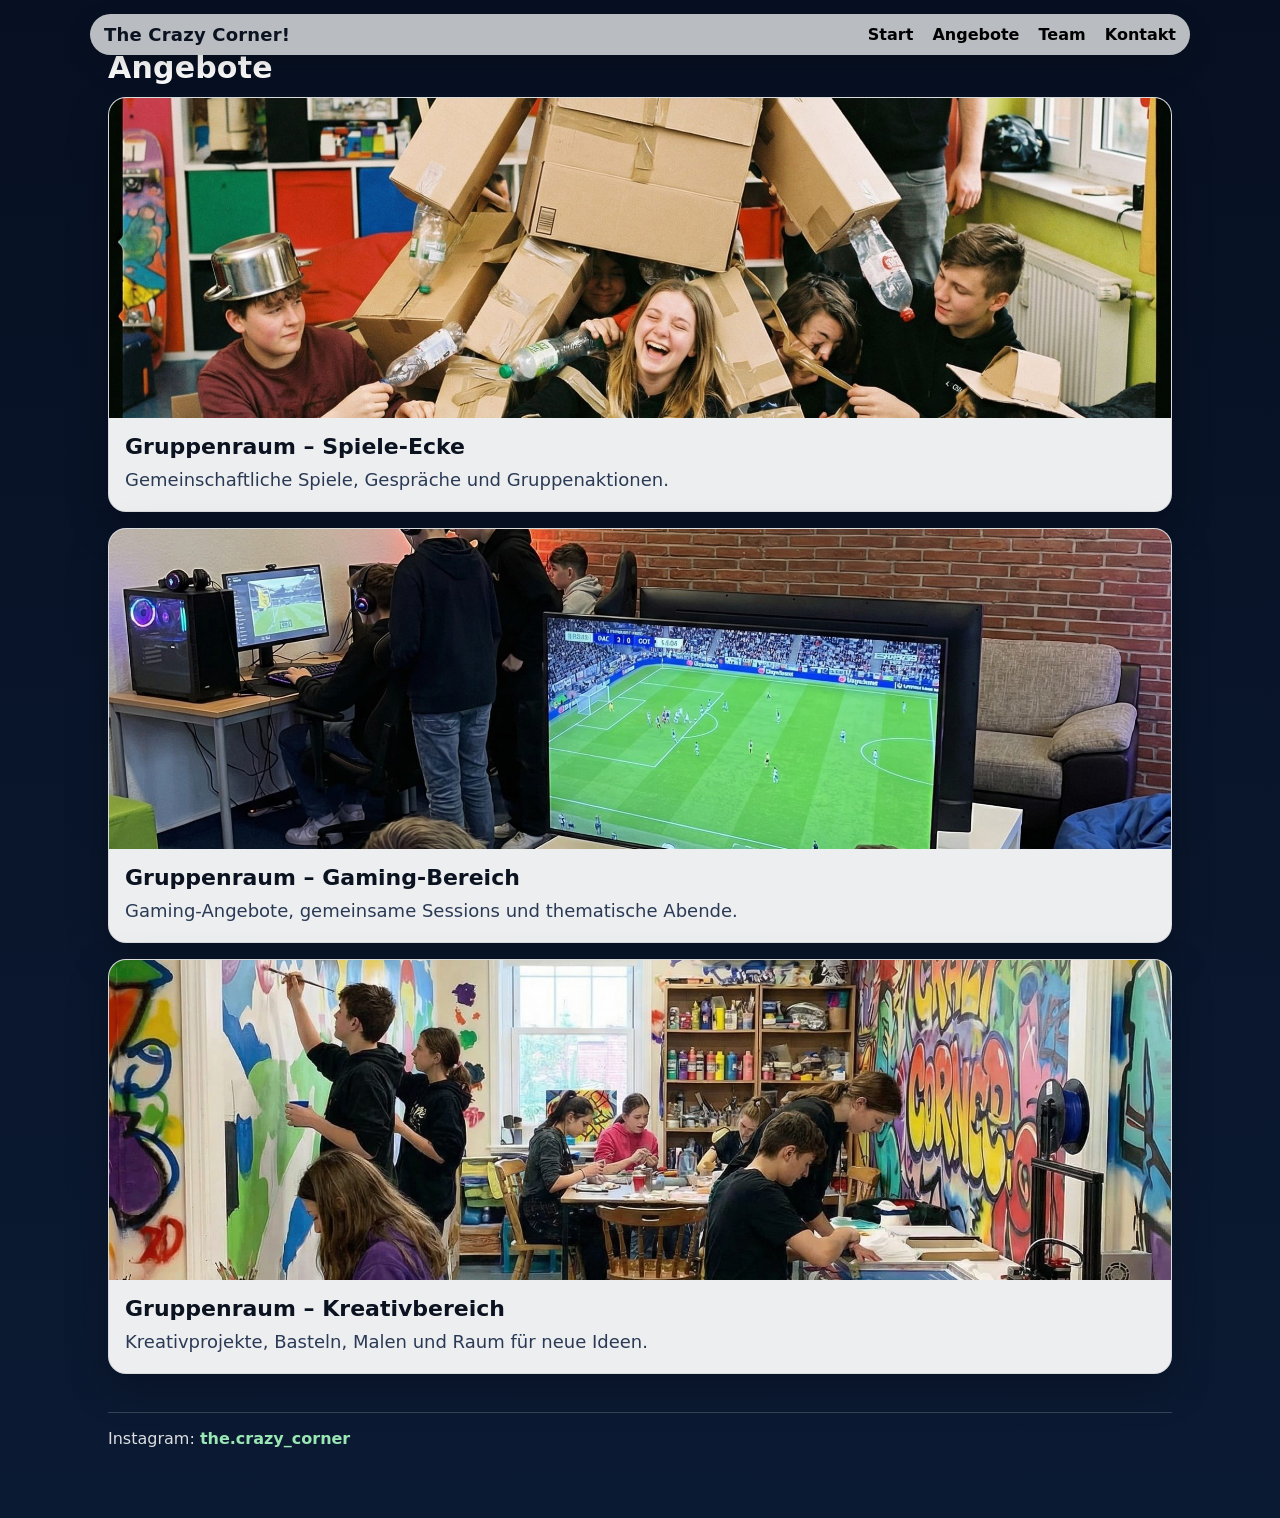
==== angebote.html @ 4040d062 "Add files via upload" ====
<!DOCTYPE html>
<html lang="de">
<head>
  <meta charset="UTF-8" />
  <meta name="viewport" content="width=device-width, initial-scale=1" />
  <title>Angebote – The Crazy Corner!</title>
  <link rel="stylesheet" href="style.css" />
</head>
<body>
  <div class="nav-wrap">
    <div class="navbar">
      <div class="brand">The Crazy Corner!</div>
      <nav>
        <a href="index.html">Start</a>
        <a href="angebote.html">Angebote</a>
        <a href="team.html">Team</a>
        <a href="kontakt.html">Kontakt</a>
      </nav>
    </div>
  </div>

  <main class="container">
    <h2 class="section-title">Angebote</h2>
    <div class="grid">
      <article class="card wide">
        <div class="bg" style="height:320px;background-image:url('spielecke.jpg');"></div>
        <div class="pad">
          <h3>Gruppenraum – Spiele-Ecke</h3>
          <p>Gemeinschaftliche Spiele, Gespräche und Gruppenaktionen.</p>
        </div>
      </article>

      <article class="card wide">
        <div class="bg" style="height:320px;background-image:url('gaming.jpg');"></div>
        <div class="pad">
          <h3>Gruppenraum – Gaming-Bereich</h3>
          <p>Gaming-Angebote, gemeinsame Sessions und thematische Abende.</p>
        </div>
      </article>

      <article class="card wide">
        <div class="bg" style="height:320px;background-image:url('kreativ.jpg');"></div>
        <div class="pad">
          <h3>Gruppenraum – Kreativbereich</h3>
          <p>Kreativprojekte, Basteln, Malen und Raum für neue Ideen.</p>
        </div>
      </article>
    </div>

    <div class="footer">
      Instagram: <a href="https://www.instagram.com/the.crazy_corner" target="_blank" rel="noreferrer">the.crazy_corner</a>
    </div>
  </main>
</body>
</html>
---- style.css ----
:root{
  --text:#0b1220;
  --muted:#2a3a55;
  --bg:#0b1a33;
  --card:rgba(255,255,255,.88);
  --card2:rgba(255,255,255,.93);
  --shadow: 0 14px 40px rgba(0,0,0,.25);
  --radius:18px;
}
*{box-sizing:border-box}
body{
  margin:0;
  font-family: system-ui, -apple-system, Segoe UI, Roboto, Arial, sans-serif;
  color:var(--text);
  background: linear-gradient(180deg, #071022, #0b1a33);
}
a{color:inherit}
.nav-wrap{position:absolute;top:0;left:0;right:0;z-index:5;}
.navbar{
  max-width:1100px;
  margin:14px auto 0;
  padding:10px 14px;
  display:flex;
  align-items:center;
  justify-content:space-between;
  gap:14px;
  border-radius:999px;
  background: rgba(255,255,255,.72);
  backdrop-filter: blur(10px);
  box-shadow: 0 10px 26px rgba(0,0,0,.18);
}
.brand{font-weight:900;letter-spacing:.2px;font-size:18px;}
nav a{
  text-decoration:none;
  margin-left:14px;
  font-weight:900;
  font-size:16px;
  color:#000;
}
nav a:hover{text-decoration:underline;text-underline-offset:4px}
.container{max-width:1100px;margin:0 auto;padding:22px 18px 70px;}
.hero{
  position:relative;
  min-height:72vh;
  border-radius:24px;
  overflow:hidden;
  margin-top:64px;
  box-shadow: var(--shadow);
  border:1px solid rgba(255,255,255,.16);
  background-size:cover;
  background-position:center;
}
.hero::before{
  content:"";
  position:absolute; inset:0;
  background: linear-gradient(90deg, rgba(255,255,255,.86), rgba(255,255,255,.60) 52%, rgba(255,255,255,.10));
}
.hero .hero-inner{position:relative;padding:26px 24px;max-width:720px;}
.hero h1{margin:10px 0 10px;font-size:46px;line-height:1.05;}
.hero p{margin:0 0 10px;font-size:20px;color:var(--muted);line-height:1.45;}
.tags{margin-top:12px;font-weight:900;font-size:18px;color:#0b3b2a;}
.section-title{margin:28px 0 12px;color:#fff;font-size:30px;letter-spacing:.2px;}
.grid{display:grid;grid-template-columns:repeat(12,1fr);gap:16px;}
.card{
  grid-column:span 4;
  background: var(--card);
  border-radius: var(--radius);
  overflow:hidden;
  box-shadow: var(--shadow);
  border:1px solid rgba(0,0,0,.08);
}
.card.wide{grid-column:span 12;background: var(--card2);}
.card .bg{height:230px;background-size:cover;background-position:center;}
.card .pad{padding:16px 16px 18px;}
.card h3{margin:0 0 8px;font-size:22px;}
.card p{margin:0;color:var(--muted);font-size:18px;line-height:1.45;}
.footer{
  margin-top:38px;
  padding-top:16px;
  border-top:1px solid rgba(255,255,255,.18);
  color: rgba(255,255,255,.86);
  font-size:16px;
}
.footer a{color:#9ae6b4;font-weight:900;text-decoration:none;}
.footer a:hover{text-decoration:underline;text-underline-offset:4px}
.team-layout{display:grid;grid-template-columns:1.1fr .9fr;gap:16px;}
.panel{
  background: var(--card2);
  border-radius: var(--radius);
  box-shadow: var(--shadow);
  border:1px solid rgba(0,0,0,.08);
  overflow:hidden;
}
.panel .pad{padding:16px}
.panel .bg{height:260px;background-size:cover;background-position:center;}
.roles{display:grid;gap:10px;margin-top:10px;}
.role{
  background: rgba(11,26,51,.08);
  border-radius: 14px;
  padding: 12px 12px;
  font-size: 17px;
}
.role b{display:inline-block;min-width:86px;}
.teamfoto{width:100%;display:block;border-radius:14px;border:1px solid rgba(0,0,0,.10);}
@media (max-width: 900px){
  .card{grid-column:span 12;}
  .hero h1{font-size:36px}
  .hero{min-height:62vh}
  .team-layout{grid-template-columns:1fr;}
  .navbar{border-radius:18px}
  nav a{margin-left:10px}
}
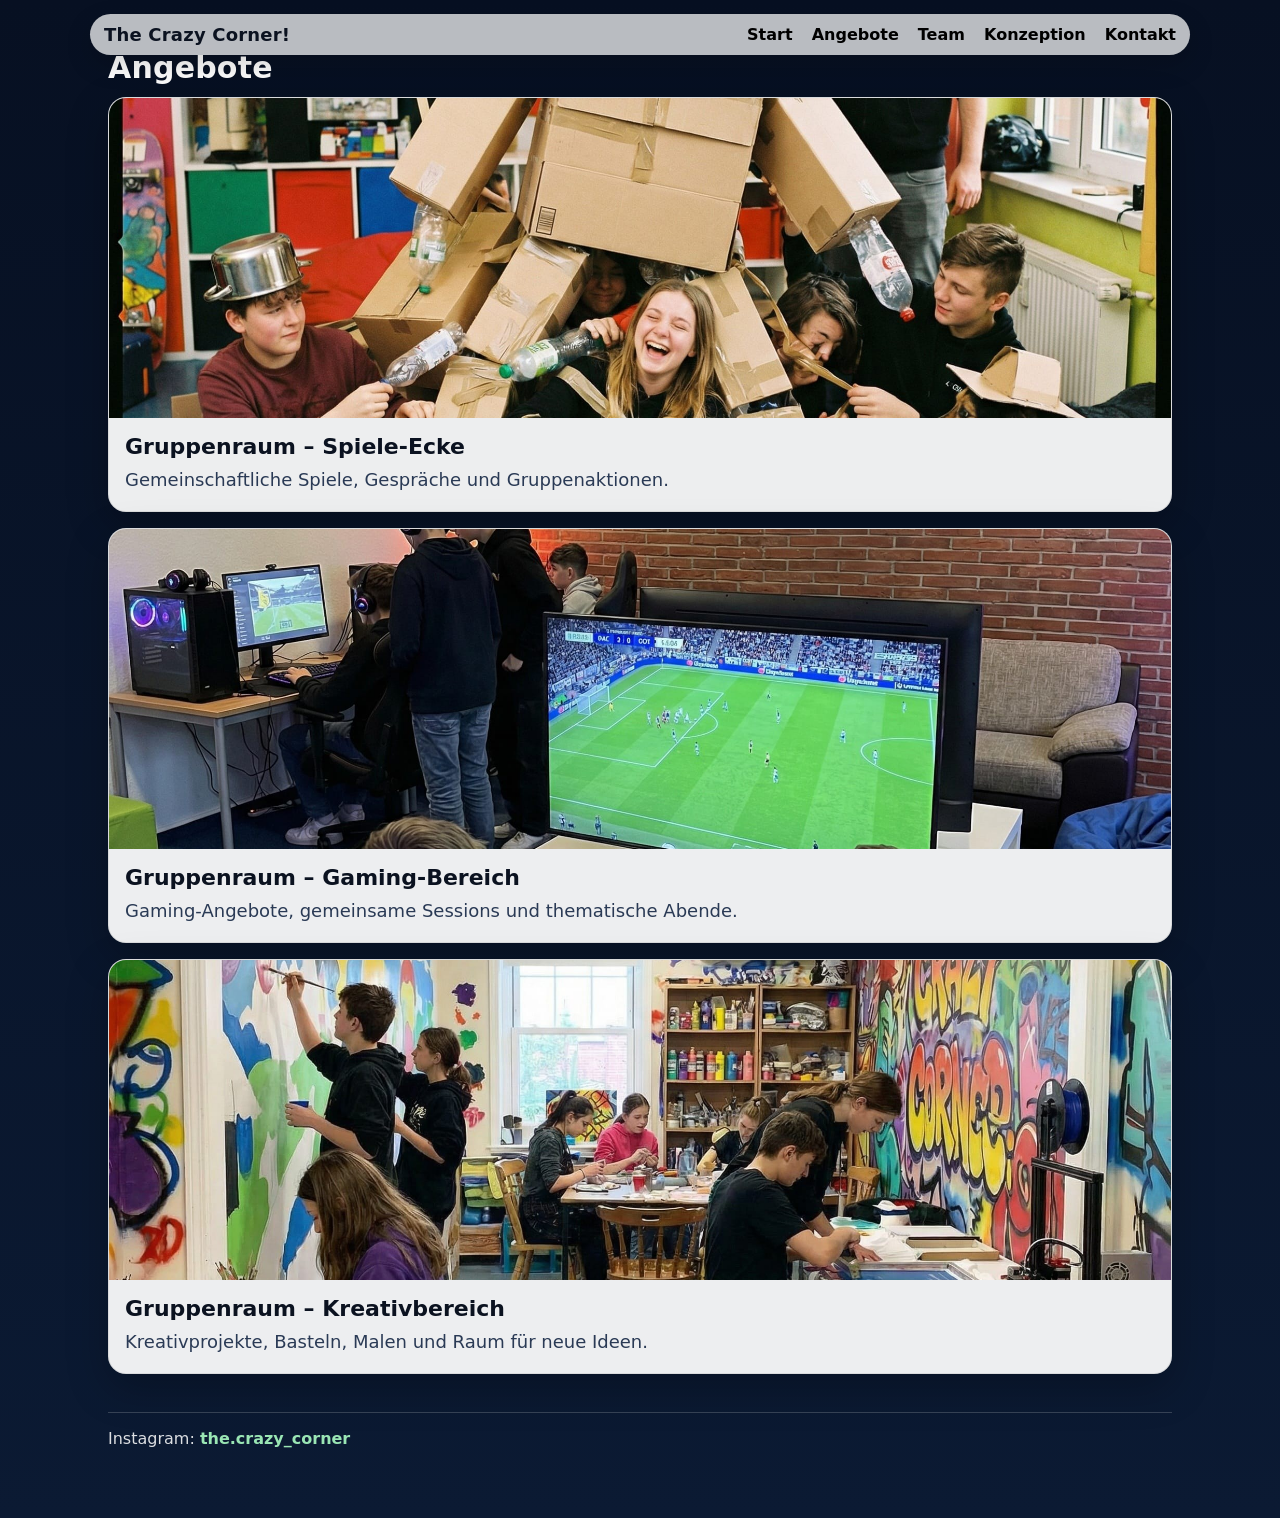
==== commit fd146890: "Add files via upload" ====
--- a/angebote.html
+++ b/angebote.html
@@ -11,10 +11,13 @@
     <div class="navbar">
       <div class="brand">The Crazy Corner!</div>
       <nav>
+
         <a href="index.html">Start</a>
         <a href="angebote.html">Angebote</a>
         <a href="team.html">Team</a>
+        <a href="konzeption.html">Konzeption</a>
         <a href="kontakt.html">Kontakt</a>
+
       </nav>
     </div>
   </div>
--- a/style.css
+++ b/style.css
@@ -7,6 +7,8 @@
   --card2:rgba(255,255,255,.93);
   --shadow: 0 14px 40px rgba(0,0,0,.25);
   --radius:18px;
+  --btn:#0b1220;
+  --btnText:#ffffff;
 }
 *{box-sizing:border-box}
 body{
@@ -103,6 +105,31 @@
 }
 .role b{display:inline-block;min-width:86px;}
 .teamfoto{width:100%;display:block;border-radius:14px;border:1px solid rgba(0,0,0,.10);}
+.btn{
+  display:inline-block;
+  margin-top:14px;
+  padding:12px 14px;
+  border-radius:14px;
+  background: var(--btn);
+  color: var(--btnText);
+  text-decoration:none;
+  font-weight:900;
+}
+.btn:hover{opacity:.92}
+.pdf-wrap{
+  background: var(--card2);
+  border-radius: var(--radius);
+  box-shadow: var(--shadow);
+  border:1px solid rgba(0,0,0,.08);
+  overflow:hidden;
+}
+.pdf-wrap .pad{padding:16px}
+.pdf-embed{
+  width:100%;
+  height:78vh;
+  border:0;
+  display:block;
+}
 @media (max-width: 900px){
   .card{grid-column:span 12;}
   .hero h1{font-size:36px}
@@ -110,4 +137,5 @@
   .team-layout{grid-template-columns:1fr;}
   .navbar{border-radius:18px}
   nav a{margin-left:10px}
+  .pdf-embed{height:70vh}
 }
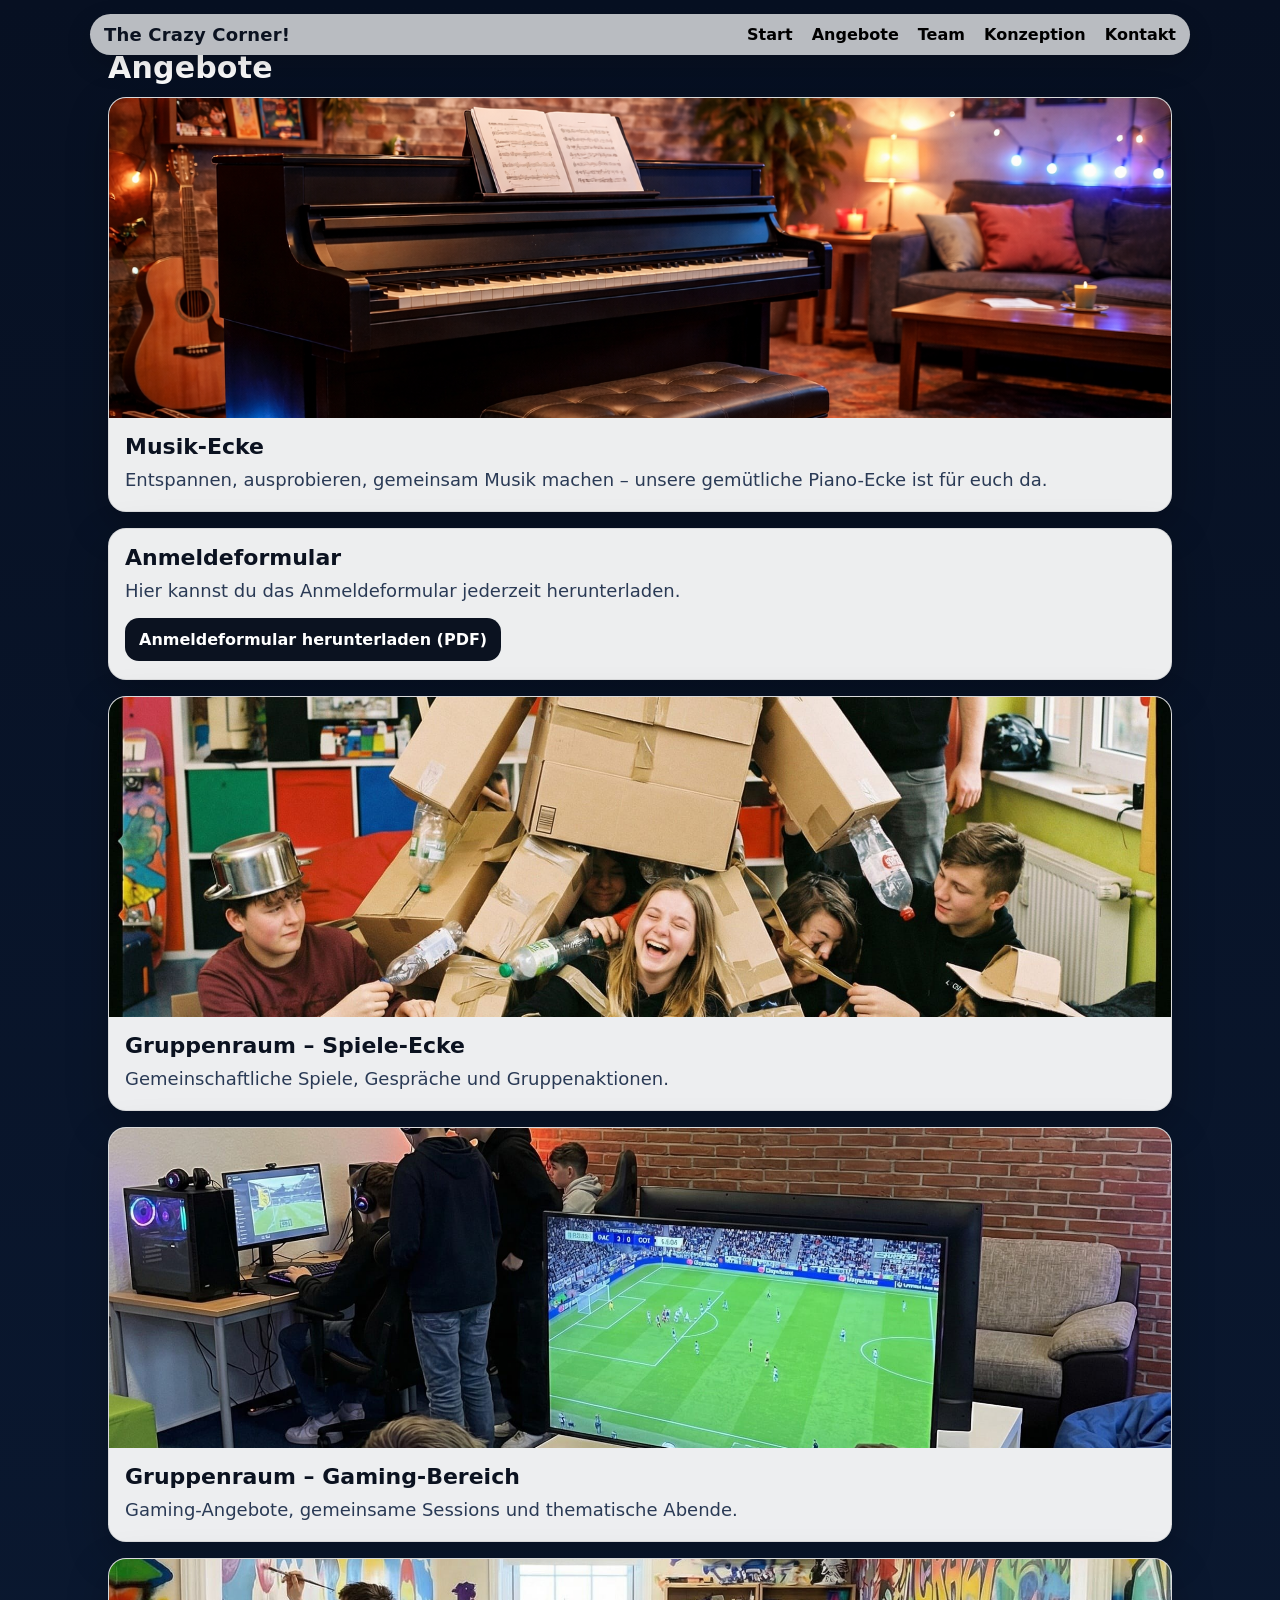
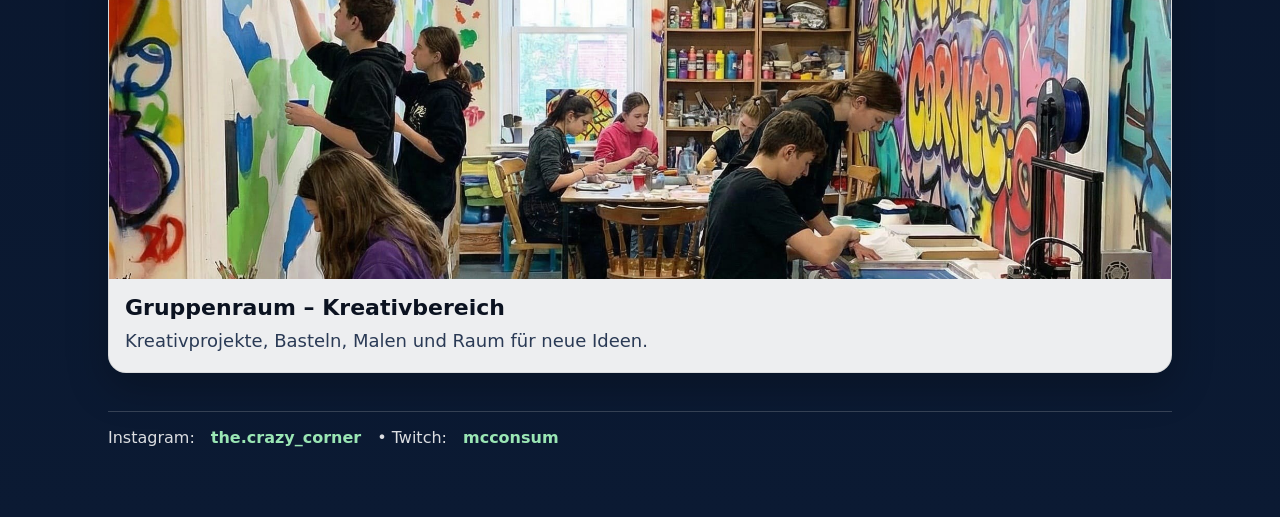
==== commit 8645f66c: "Add files via upload" ====
--- a/angebote.html
+++ b/angebote.html
@@ -25,6 +25,23 @@
   <main class="container">
     <h2 class="section-title">Angebote</h2>
     <div class="grid">
+
+      <article class="card wide">
+        <div class="bg" style="height:320px;background-image:url('musik_ecke.png');"></div>
+        <div class="pad">
+          <h3>Musik-Ecke</h3>
+          <p>Entspannen, ausprobieren, gemeinsam Musik machen – unsere gemütliche Piano-Ecke ist für euch da.</p>
+        </div>
+      </article>
+
+      <article class="card wide">
+        <div class="pad">
+          <h3>Anmeldeformular</h3>
+          <p>Hier kannst du das Anmeldeformular jederzeit herunterladen.</p>
+          <a class="btn" href="Anmeldeformular_The_Crazy_Corner.pdf" download>Anmeldeformular herunterladen (PDF)</a>
+        </div>
+      </article>
+
       <article class="card wide">
         <div class="bg" style="height:320px;background-image:url('spielecke.jpg');"></div>
         <div class="pad">
@@ -51,7 +68,7 @@
     </div>
 
     <div class="footer">
-      Instagram: <a href="https://www.instagram.com/the.crazy_corner" target="_blank" rel="noreferrer">the.crazy_corner</a>
+      <div class="social-links">Instagram: <a href="https://www.instagram.com/the.crazy_corner" target="_blank" rel="noreferrer">the.crazy_corner</a> • Twitch: <a href="https://www.twitch.tv/mcconsum" target="_blank" rel="noreferrer">mcconsum</a></div>
     </div>
   </main>
 </body>
--- a/style.css
+++ b/style.css
@@ -86,6 +86,12 @@
 }
 .footer a{color:#9ae6b4;font-weight:900;text-decoration:none;}
 .footer a:hover{text-decoration:underline;text-underline-offset:4px}
+.social-links{
+  display:flex;
+  flex-wrap:wrap;
+  gap:10px 16px;
+  align-items:center;
+}
 .team-layout{display:grid;grid-template-columns:1.1fr .9fr;gap:16px;}
 .panel{
   background: var(--card2);
